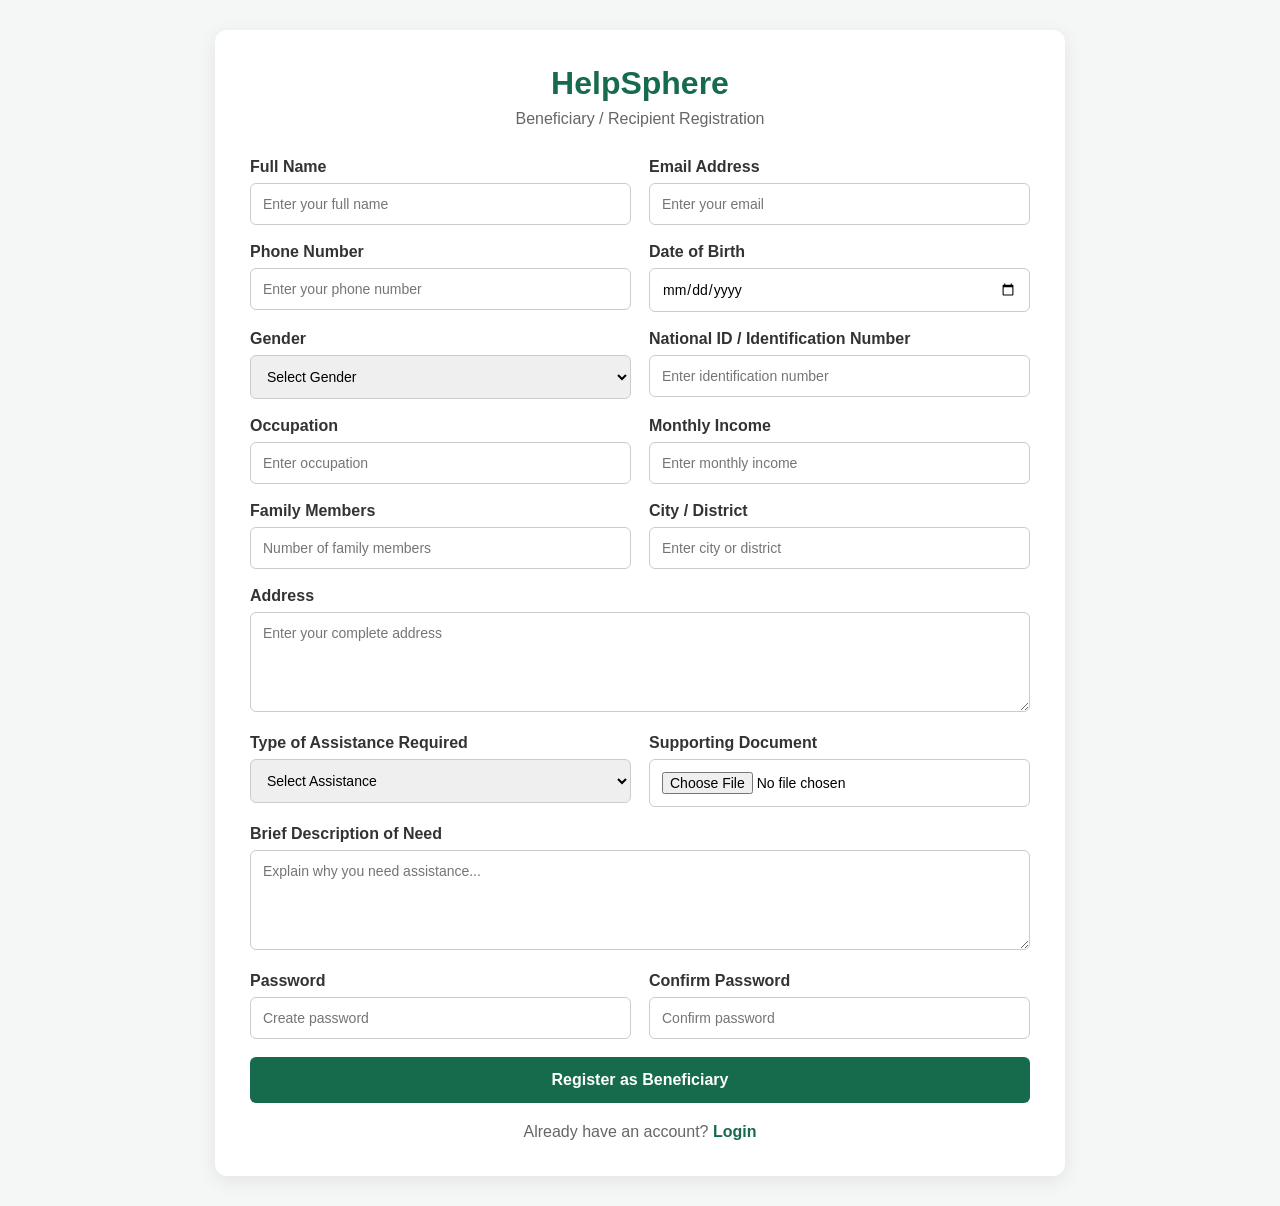
==== beneficiary-registration.html @ 6c2483f4 "Add files via upload Created a registration page for beneficiary users." ====
<!DOCTYPE html>
<html lang="en">
<head>
    <meta charset="UTF-8">
    <meta name="viewport" content="width=device-width, initial-scale=1.0">
    <title>HelpSphere - Beneficiary Registration</title>

    <style>
        * {
            box-sizing: border-box;
            margin: 0;
            padding: 0;
            font-family: Arial, sans-serif;
        }

        body {
            background: #f4f7f6;
            display: flex;
            justify-content: center;
            align-items: center;
            min-height: 100vh;
            padding: 30px;
        }

        .container {
            width: 100%;
            max-width: 850px;
            background: white;
            padding: 35px;
            border-radius: 12px;
            box-shadow: 0 5px 20px rgba(0, 0, 0, 0.08);
        }

        .header {
            text-align: center;
            margin-bottom: 30px;
        }

        .header h1 {
            color: #176b4d;
            margin-bottom: 8px;
        }

        .header p {
            color: #666;
        }

        form {
            display: grid;
            grid-template-columns: repeat(2, 1fr);
            gap: 18px;
        }

        .full {
            grid-column: 1 / -1;
        }

        label {
            display: block;
            margin-bottom: 7px;
            font-weight: bold;
            color: #333;
        }

        input,
        select,
        textarea {
            width: 100%;
            padding: 12px;
            border: 1px solid #ccc;
            border-radius: 6px;
            font-size: 14px;
        }

        textarea {
            resize: vertical;
            min-height: 100px;
        }

        input:focus,
        select:focus,
        textarea:focus {
            outline: none;
            border-color: #176b4d;
        }

        .register-btn {
            grid-column: 1 / -1;
            background: #176b4d;
            color: white;
            border: none;
            padding: 14px;
            border-radius: 6px;
            font-size: 16px;
            font-weight: bold;
            cursor: pointer;
        }

        .register-btn:hover {
            background: #11533b;
        }

        .login {
            text-align: center;
            margin-top: 20px;
            color: #666;
        }

        .login a {
            color: #176b4d;
            text-decoration: none;
            font-weight: bold;
        }

        @media (max-width: 650px) {
            form {
                grid-template-columns: 1fr;
            }

            .full {
                grid-column: auto;
            }

            .register-btn {
                grid-column: auto;
            }
        }
    </style>
</head>

<body>

<div class="container">

    <div class="header">
        <h1>HelpSphere</h1>
        <p>Beneficiary / Recipient Registration</p>
    </div>

    <form>

        <div>
            <label>Full Name</label>
            <input type="text" placeholder="Enter your full name" required>
        </div>

        <div>
            <label>Email Address</label>
            <input type="email" placeholder="Enter your email" required>
        </div>

        <div>
            <label>Phone Number</label>
            <input type="tel" placeholder="Enter your phone number" required>
        </div>

        <div>
            <label>Date of Birth</label>
            <input type="date" required>
        </div>

        <div>
            <label>Gender</label>
            <select required>
                <option value="">Select Gender</option>
                <option>Male</option>
                <option>Female</option>
                <option>Other</option>
            </select>
        </div>

        <div>
            <label>National ID / Identification Number</label>
            <input type="text" placeholder="Enter identification number" required>
        </div>

        <div>
            <label>Occupation</label>
            <input type="text" placeholder="Enter occupation">
        </div>

        <div>
            <label>Monthly Income</label>
            <input type="number" placeholder="Enter monthly income">
        </div>

        <div>
            <label>Family Members</label>
            <input type="number" min="1" placeholder="Number of family members">
        </div>

        <div>
            <label>City / District</label>
            <input type="text" placeholder="Enter city or district" required>
        </div>

        <div class="full">
            <label>Address</label>
            <textarea placeholder="Enter your complete address" required></textarea>
        </div>

        <div>
            <label>Type of Assistance Required</label>
            <select required>
                <option value="">Select Assistance</option>
                <option>Financial Assistance</option>
                <option>Food Assistance</option>
                <option>Medical Assistance</option>
                <option>Educational Assistance</option>
                <option>Emergency Assistance</option>
                <option>Other</option>
            </select>
        </div>

        <div>
            <label>Supporting Document</label>
            <input type="file">
        </div>

        <div class="full">
            <label>Brief Description of Need</label>
            <textarea placeholder="Explain why you need assistance..." required></textarea>
        </div>

        <div>
            <label>Password</label>
            <input type="password" placeholder="Create password" required>
        </div>

        <div>
            <label>Confirm Password</label>
            <input type="password" placeholder="Confirm password" required>
        </div>

        <button type="submit" class="register-btn">
            Register as Beneficiary
        </button>

    </form>

    <div class="login">
        Already have an account?
        <a href="#">Login</a>
    </div>

</div>

</body>
</html>
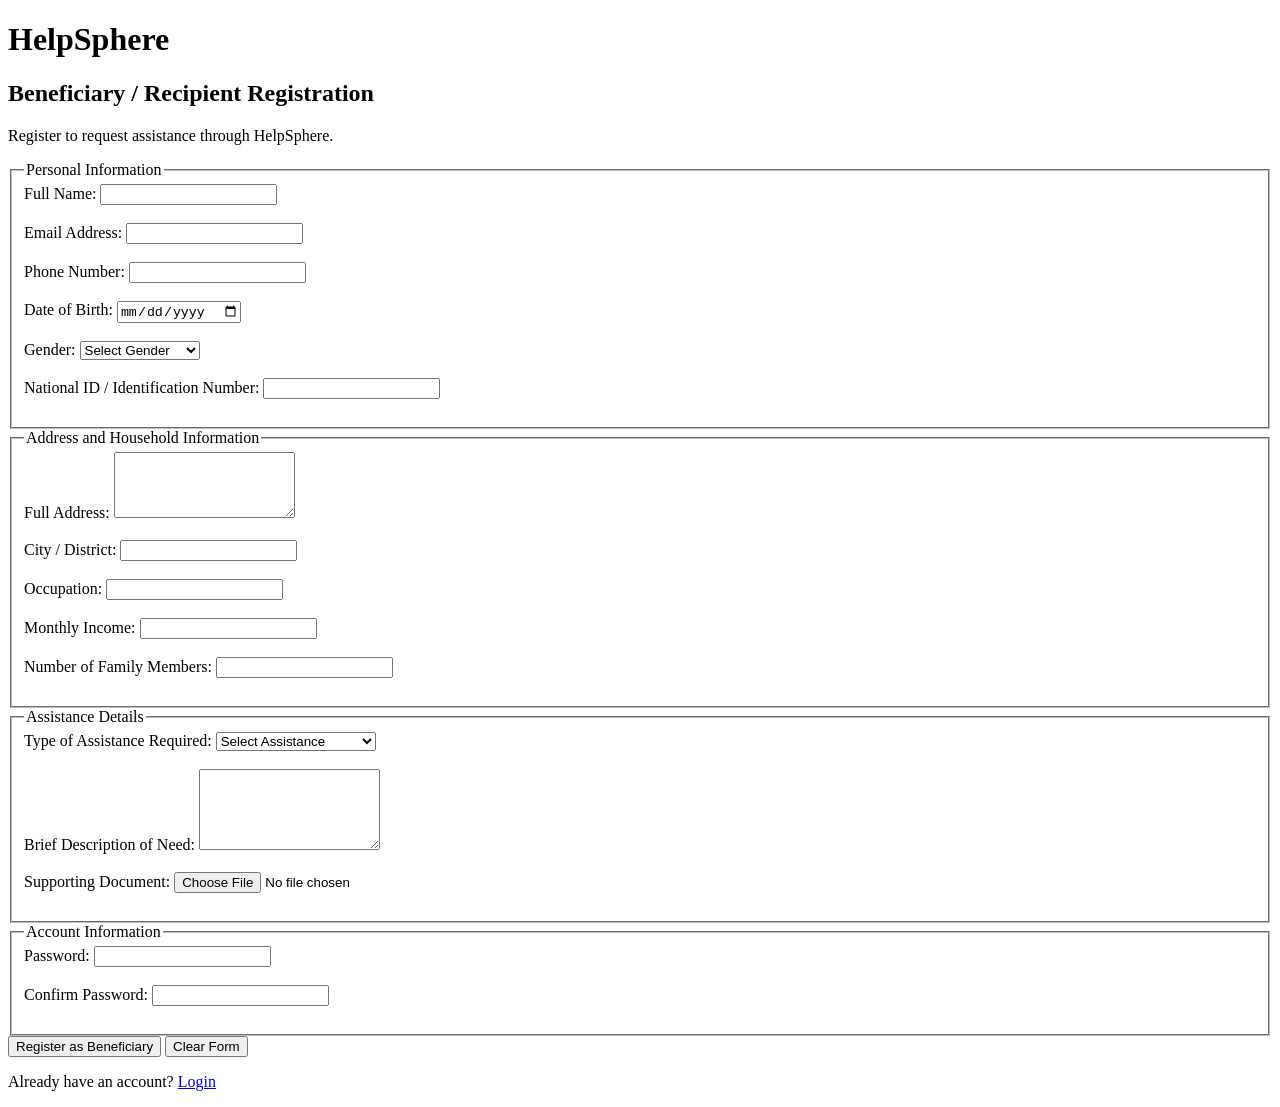
==== commit 6139bbbe: "beneficiary-registration.html Added beneficiary-registration.html file" ====
--- a/beneficiary-registration.html
+++ b/beneficiary-registration.html
@@ -4,246 +4,115 @@
     <meta charset="UTF-8">
     <meta name="viewport" content="width=device-width, initial-scale=1.0">
     <title>HelpSphere - Beneficiary Registration</title>
-
-    <style>
-        * {
-            box-sizing: border-box;
-            margin: 0;
-            padding: 0;
-            font-family: Arial, sans-serif;
-        }
-
-        body {
-            background: #f4f7f6;
-            display: flex;
-            justify-content: center;
-            align-items: center;
-            min-height: 100vh;
-            padding: 30px;
-        }
-
-        .container {
-            width: 100%;
-            max-width: 850px;
-            background: white;
-            padding: 35px;
-            border-radius: 12px;
-            box-shadow: 0 5px 20px rgba(0, 0, 0, 0.08);
-        }
-
-        .header {
-            text-align: center;
-            margin-bottom: 30px;
-        }
-
-        .header h1 {
-            color: #176b4d;
-            margin-bottom: 8px;
-        }
-
-        .header p {
-            color: #666;
-        }
-
-        form {
-            display: grid;
-            grid-template-columns: repeat(2, 1fr);
-            gap: 18px;
-        }
-
-        .full {
-            grid-column: 1 / -1;
-        }
-
-        label {
-            display: block;
-            margin-bottom: 7px;
-            font-weight: bold;
-            color: #333;
-        }
-
-        input,
-        select,
-        textarea {
-            width: 100%;
-            padding: 12px;
-            border: 1px solid #ccc;
-            border-radius: 6px;
-            font-size: 14px;
-        }
-
-        textarea {
-            resize: vertical;
-            min-height: 100px;
-        }
-
-        input:focus,
-        select:focus,
-        textarea:focus {
-            outline: none;
-            border-color: #176b4d;
-        }
-
-        .register-btn {
-            grid-column: 1 / -1;
-            background: #176b4d;
-            color: white;
-            border: none;
-            padding: 14px;
-            border-radius: 6px;
-            font-size: 16px;
-            font-weight: bold;
-            cursor: pointer;
-        }
-
-        .register-btn:hover {
-            background: #11533b;
-        }
-
-        .login {
-            text-align: center;
-            margin-top: 20px;
-            color: #666;
-        }
-
-        .login a {
-            color: #176b4d;
-            text-decoration: none;
-            font-weight: bold;
-        }
-
-        @media (max-width: 650px) {
-            form {
-                grid-template-columns: 1fr;
-            }
-
-            .full {
-                grid-column: auto;
-            }
-
-            .register-btn {
-                grid-column: auto;
-            }
-        }
-    </style>
 </head>
-
 <body>
 
-<div class="container">
+    <h1>HelpSphere</h1>
+    <h2>Beneficiary / Recipient Registration</h2>
+    <p>Register to request assistance through HelpSphere.</p>
 
-    <div class="header">
-        <h1>HelpSphere</h1>
-        <p>Beneficiary / Recipient Registration</p>
-    </div>
+    <form action="#" method="post" enctype="multipart/form-data">
 
-    <form>
+        <fieldset>
+            <legend>Personal Information</legend>
 
-        <div>
-            <label>Full Name</label>
-            <input type="text" placeholder="Enter your full name" required>
-        </div>
+            <label for="full-name">Full Name:</label>
+            <input type="text" id="full-name" name="full_name" required>
+            <br><br>
 
-        <div>
-            <label>Email Address</label>
-            <input type="email" placeholder="Enter your email" required>
-        </div>
+            <label for="email">Email Address:</label>
+            <input type="email" id="email" name="email" required>
+            <br><br>
 
-        <div>
-            <label>Phone Number</label>
-            <input type="tel" placeholder="Enter your phone number" required>
-        </div>
+            <label for="phone">Phone Number:</label>
+            <input type="tel" id="phone" name="phone" required>
+            <br><br>
 
-        <div>
-            <label>Date of Birth</label>
-            <input type="date" required>
-        </div>
+            <label for="dob">Date of Birth:</label>
+            <input type="date" id="dob" name="date_of_birth" required>
+            <br><br>
 
-        <div>
-            <label>Gender</label>
-            <select required>
+            <label for="gender">Gender:</label>
+            <select id="gender" name="gender" required>
                 <option value="">Select Gender</option>
-                <option>Male</option>
-                <option>Female</option>
-                <option>Other</option>
+                <option value="male">Male</option>
+                <option value="female">Female</option>
+                <option value="other">Other</option>
+                <option value="prefer_not_to_say">Prefer not to say</option>
             </select>
-        </div>
+            <br><br>
 
-        <div>
-            <label>National ID / Identification Number</label>
-            <input type="text" placeholder="Enter identification number" required>
-        </div>
+            <label for="national-id">National ID / Identification Number:</label>
+            <input type="text" id="national-id" name="national_id" required>
+            <br><br>
+        </fieldset>
 
-        <div>
-            <label>Occupation</label>
-            <input type="text" placeholder="Enter occupation">
-        </div>
+        <fieldset>
+            <legend>Address and Household Information</legend>
 
-        <div>
-            <label>Monthly Income</label>
-            <input type="number" placeholder="Enter monthly income">
-        </div>
+            <label for="address">Full Address:</label>
+            <textarea id="address" name="address" rows="4" required></textarea>
+            <br><br>
 
-        <div>
-            <label>Family Members</label>
-            <input type="number" min="1" placeholder="Number of family members">
-        </div>
+            <label for="district">City / District:</label>
+            <input type="text" id="district" name="district" required>
+            <br><br>
 
-        <div>
-            <label>City / District</label>
-            <input type="text" placeholder="Enter city or district" required>
-        </div>
+            <label for="occupation">Occupation:</label>
+            <input type="text" id="occupation" name="occupation">
+            <br><br>
 
-        <div class="full">
-            <label>Address</label>
-            <textarea placeholder="Enter your complete address" required></textarea>
-        </div>
+            <label for="income">Monthly Income:</label>
+            <input type="number" id="income" name="monthly_income" min="0">
+            <br><br>
 
-        <div>
-            <label>Type of Assistance Required</label>
-            <select required>
+            <label for="family-members">Number of Family Members:</label>
+            <input type="number" id="family-members" name="family_members" min="1">
+            <br><br>
+        </fieldset>
+
+        <fieldset>
+            <legend>Assistance Details</legend>
+
+            <label for="assistance">Type of Assistance Required:</label>
+            <select id="assistance" name="assistance_type" required>
                 <option value="">Select Assistance</option>
-                <option>Financial Assistance</option>
-                <option>Food Assistance</option>
-                <option>Medical Assistance</option>
-                <option>Educational Assistance</option>
-                <option>Emergency Assistance</option>
-                <option>Other</option>
+                <option value="financial">Financial Assistance</option>
+                <option value="food">Food Assistance</option>
+                <option value="medical">Medical Assistance</option>
+                <option value="education">Educational Assistance</option>
+                <option value="emergency">Emergency Assistance</option>
+                <option value="other">Other</option>
             </select>
-        </div>
+            <br><br>
 
-        <div>
-            <label>Supporting Document</label>
-            <input type="file">
-        </div>
+            <label for="description">Brief Description of Need:</label>
+            <textarea id="description" name="need_description" rows="5" required></textarea>
+            <br><br>
 
-        <div class="full">
-            <label>Brief Description of Need</label>
-            <textarea placeholder="Explain why you need assistance..." required></textarea>
-        </div>
+            <label for="document">Supporting Document:</label>
+            <input type="file" id="document" name="supporting_document" accept=".pdf,.jpg,.jpeg,.png">
+            <br><br>
+        </fieldset>
 
-        <div>
-            <label>Password</label>
-            <input type="password" placeholder="Create password" required>
-        </div>
+        <fieldset>
+            <legend>Account Information</legend>
 
-        <div>
-            <label>Confirm Password</label>
-            <input type="password" placeholder="Confirm password" required>
-        </div>
+            <label for="password">Password:</label>
+            <input type="password" id="password" name="password" required>
+            <br><br>
 
-        <button type="submit" class="register-btn">
-            Register as Beneficiary
-        </button>
+            <label for="confirm-password">Confirm Password:</label>
+            <input type="password" id="confirm-password" name="confirm_password" required>
+            <br><br>
+        </fieldset>
+
+        <button type="submit">Register as Beneficiary</button>
+        <button type="reset">Clear Form</button>
 
     </form>
 
-    <div class="login">
-        Already have an account?
-        <a href="#">Login</a>
-    </div>
-
-</div>
+    <p>Already have an account? <a href="login.html">Login</a></p>
 
 </body>
 </html>
